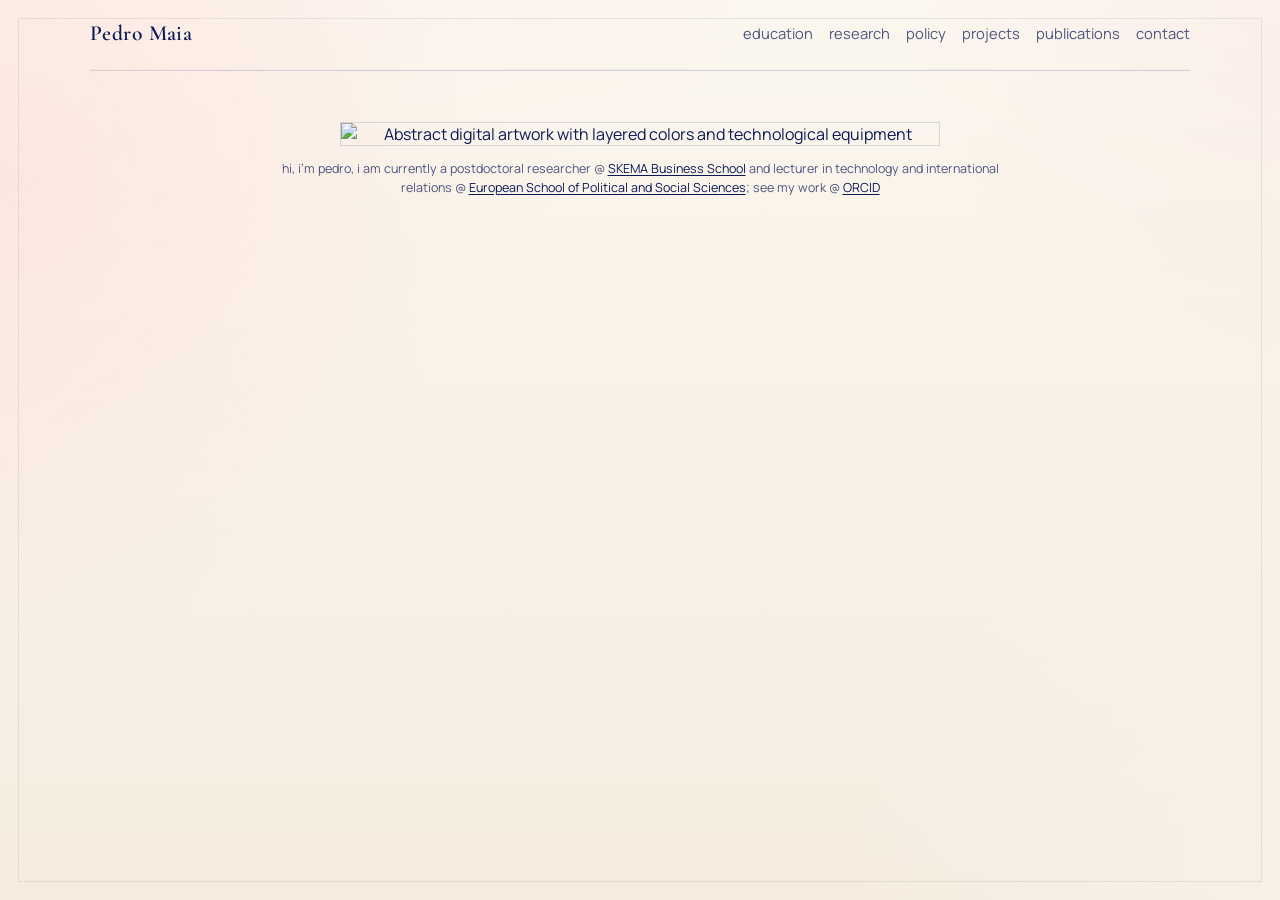
==== index.html @ f04d2f3f "Fix homepage image layout and caption position" ====
<!DOCTYPE html>
<html lang="en">
  <head>
    <meta charset="UTF-8" />
    <meta name="viewport" content="width=device-width, initial-scale=1.0" />
    <title>Pedro Maia | Researcher in Technology, Governance, and International Relations</title>
    <meta
      name="description"
      content="Pedro Maia is a researcher working on emerging technologies, governance, science diplomacy, political science, and international relations."
    />
    <meta
      name="keywords"
      content="Pedro Maia, emerging technologies, governance, science diplomacy, international relations, political science, AI governance, technology policy"
    />
    <meta
      name="google-site-verification"
      content="CUg67tlsT-c6dRMYlg2k17UfppJIGBoAP23Ik1HGSt8"
    />
    <meta name="author" content="Pedro Maia" />
    <meta name="robots" content="index, follow" />
    <link rel="canonical" href="https://pedrodsmaia.github.io/" />
    <meta property="og:type" content="website" />
    <meta property="og:title" content="Pedro Maia | Researcher in Technology, Governance, and International Relations" />
    <meta
      property="og:description"
      content="Pedro Maia is a researcher working on emerging technologies, governance, science diplomacy, political science, and international relations."
    />
    <meta property="og:url" content="https://pedrodsmaia.github.io/" />
    <meta property="og:image" content="https://pedrodsmaia.github.io/photo.jpeg" />
    <meta name="twitter:card" content="summary_large_image" />
    <meta name="twitter:title" content="Pedro Maia | Researcher in Technology, Governance, and International Relations" />
    <meta
      name="twitter:description"
      content="Pedro Maia is a researcher working on emerging technologies, governance, science diplomacy, political science, and international relations."
    />
    <meta name="twitter:image" content="https://pedrodsmaia.github.io/photo.jpeg" />
    <link rel="preconnect" href="https://fonts.googleapis.com" />
    <link rel="preconnect" href="https://fonts.gstatic.com" crossorigin />
    <link
      href="https://fonts.googleapis.com/css2?family=Cormorant+Garamond:wght@400;500;600;700&family=Manrope:wght@400;500;600;700&display=swap"
      rel="stylesheet"
    />
    <link rel="stylesheet" href="styles.css" />
    <script type="application/ld+json">
      {
        "@context": "https://schema.org",
        "@type": "Person",
        "name": "Pedro Maia",
        "url": "https://pedrodsmaia.github.io/",
        "image": "https://pedrodsmaia.github.io/photo.jpeg",
        "jobTitle": "Postdoctoral Researcher",
        "worksFor": [
          {
            "@type": "Organization",
            "name": "SKEMA Business School"
          },
          {
            "@type": "Organization",
            "name": "European School of Political and Social Sciences"
          }
        ],
        "sameAs": [
          "https://github.com/pedrodsmaia",
          "https://www.linkedin.com/in/pdsmaia/",
          "https://orcid.org/0000-0001-6933-3274"
        ],
        "email": [
          "mailto:pedro.dossantosmaia@skema.edu",
          "mailto:pedrodsmaia@gmail.com"
        ],
        "knowsAbout": [
          "Emerging technologies",
          "Governance",
          "Science diplomacy",
          "International relations",
          "Political science",
          "AI governance"
        ]
      }
    </script>
  </head>
  <body>
    <div class="site-frame">
      <header class="site-header">
        <a class="site-name" href="index.html">Pedro Maia</a>
        <nav class="site-nav" aria-label="Main navigation">
          <a href="education.html">education</a>
          <a href="research.html">research</a>
          <a href="policy.html">policy</a>
          <a href="projects.html">projects</a>
          <a href="publications.html">publications</a>
          <a href="contact.html">contact</a>
        </nav>
      </header>

      <main id="top">
        <section class="hero">
          <div class="hero-copy">
            <img
              class="home-image"
              src="website2-rotated.png"
              alt="Abstract digital artwork with layered colors and technological equipment"
            />
            <div class="home-intro">
              <p>
                hi, i’m pedro, i am currently a postdoctoral researcher @
                <a href="https://www.skema.edu/">SKEMA Business School</a>
                and lecturer in technology and international relations @
                <a href="https://www.espol-lille.eu/">European School of Political and Social Sciences</a>;
                see my work @
                <a href="https://orcid.org/0000-0001-6933-3274">ORCID</a>
              </p>
            </div>
          </div>
        </section>
      </main>
    </div>

    <script src="script.js"></script>
  </body>
</html>
---- styles.css ----
:root {
  --paper: #fbf6ee;
  --paper-deep: #f5ecdf;
  --surface: rgba(255, 255, 255, 0.58);
  --surface-strong: rgba(248, 243, 234, 0.96);
  --text: #0b1957;
  --muted: rgba(11, 25, 87, 0.72);
  --line: rgba(11, 25, 87, 0.14);
  --accent: #fa9ebc;
  --accent-soft: rgba(250, 158, 188, 0.16);
  --accent-faint: rgba(250, 158, 188, 0.08);
  --max-width: 1100px;
  --shadow: 0 20px 48px rgba(24, 28, 52, 0.08);
}

* {
  box-sizing: border-box;
}

html {
  scroll-behavior: smooth;
}

body {
  margin: 0;
  min-height: 100vh;
  color: var(--text);
  font-family: "Manrope", sans-serif;
  background:
    linear-gradient(140deg, rgba(250, 158, 188, 0.05), transparent 35%),
    radial-gradient(circle at top right, rgba(250, 158, 188, 0.07), transparent 24%),
    radial-gradient(circle at left 20%, rgba(255, 219, 209, 0.4), transparent 32%),
    radial-gradient(circle at bottom right, rgba(248, 243, 234, 0.55), transparent 28%),
    linear-gradient(180deg, var(--paper) 0%, var(--paper-deep) 100%);
}

body::before {
  content: "";
  position: fixed;
  inset: 18px;
  border: 1px solid rgba(11, 25, 87, 0.08);
  pointer-events: none;
}

a {
  color: inherit;
}

.site-frame {
  width: min(calc(100% - 2rem), var(--max-width));
  margin: 0 auto;
  padding: 1.25rem 0 4rem;
}

.site-header {
  display: flex;
  justify-content: space-between;
  align-items: center;
  gap: 1rem;
  padding-bottom: 1.5rem;
  border-bottom: 1px solid var(--line);
  box-shadow: inset 0 -1px 0 rgba(11, 25, 87, 0.03);
}

.site-name,
.site-nav a {
  text-decoration: none;
}

.site-name,
h1,
h2,
h3 {
  font-family: "Cormorant Garamond", serif;
}

.site-name {
  font-size: 1.35rem;
  font-weight: 600;
  letter-spacing: 0.02em;
  color: var(--text);
}

.site-nav {
  display: flex;
  flex-wrap: wrap;
  gap: 1rem;
}

.site-nav a {
  color: var(--muted);
  font-size: 0.92rem;
  transition: color 160ms ease;
}

.site-nav a:hover,
.site-nav a:focus-visible {
  color: var(--accent);
}

.hero {
  display: flex;
  justify-content: center;
  padding: 3.2rem 0 3rem;
}

.hero-copy {
  max-width: 720px;
  width: 100%;
  margin: 0 auto;
  text-align: center;
}

.home-image {
  display: block;
  width: min(100%, 600px);
  height: auto;
  object-fit: contain;
  border: 1px solid var(--line);
  margin: 0 auto 0.8rem;
}

.section-kicker {
  margin: 0 0 0.9rem;
  color: var(--accent);
  letter-spacing: 0.12em;
  text-transform: uppercase;
  font-size: 0.78rem;
  font-weight: 700;
}

h1,
h2,
h3,
p {
  margin-top: 0;
}

h1 {
  margin-bottom: 1.35rem;
  font-size: clamp(2.1rem, 5vw, 3.5rem);
  line-height: 1;
  font-weight: 600;
}

h1 span {
  display: block;
  font-style: italic;
  color: var(--accent);
}

.lead,
.home-intro,
.intro-card p,
.area-item p,
.timeline-content p,
.hero-note p,
.contact-grid a,
.detail-list,
.link-list {
  color: var(--muted);
  line-height: 1.7;
  font-size: 1.02rem;
}

.home-intro p {
  margin-top: 0;
  margin-bottom: 0.35rem;
  font-size: 0.78rem;
  line-height: 1.55;
}

.home-intro a {
  color: var(--text);
  text-decoration-thickness: 1px;
  text-underline-offset: 0.16em;
}

.home-intro a:hover,
.home-intro a:focus-visible {
  color: var(--accent);
}

.timeline-item {
  background: var(--surface);
  border: 1px solid var(--line);
  box-shadow: var(--shadow);
}

.hero-note {
  align-self: end;
  padding: 0;
  justify-self: end;
}

.profile-figure {
  margin: 0;
}

.profile-image {
  display: block;
  width: min(100%, 220px);
  aspect-ratio: 4 / 5;
  object-fit: cover;
  object-position: center top;
  border-radius: 8px;
  border: 1px solid rgba(11, 25, 87, 0.12);
  box-shadow: 0 18px 40px rgba(24, 28, 52, 0.12);
  background: var(--surface-strong);
}

.note-label {
  margin-bottom: 0.75rem;
  font-size: 0.82rem;
  letter-spacing: 0.1em;
  text-transform: uppercase;
  color: var(--accent);
  font-weight: 700;
}

.intro-grid,
.contact-grid {
  display: grid;
  grid-template-columns: repeat(2, minmax(0, 1fr));
  gap: 1.25rem;
}

.intro-card {
  padding: 1.75rem;
}

.intro-card h2,
.section-heading h2 {
  font-size: clamp(2rem, 5vw, 3.4rem);
  line-height: 0.98;
  font-weight: 600;
}

.areas-section,
.timeline-section,
.contact-section {
  padding-top: 4.5rem;
}

.page-section {
  padding-top: 3.2rem;
}

.section-heading {
  max-width: 740px;
  margin-bottom: 1.8rem;
}

.areas-list {
  border-top: 1px solid var(--line);
}

.area-item {
  display: grid;
  grid-template-columns: 90px 1fr;
  gap: 1.2rem;
  padding: 1.3rem 0;
  border-bottom: 1px solid var(--line);
}

.area-number {
  color: var(--accent);
  font-size: 0.9rem;
  letter-spacing: 0.08em;
}

.area-item h3,
.timeline-content h3 {
  margin-bottom: 0.5rem;
  font-size: 1.8rem;
  font-weight: 600;
}

.detail-list,
.link-list {
  margin: 0.9rem 0 0;
  padding-left: 1.1rem;
}

.detail-list li,
.link-list li {
  margin-bottom: 0.5rem;
}

.link-list a {
  text-decoration-thickness: 1px;
  text-underline-offset: 0.16em;
  color: var(--text);
}

.link-list a:hover,
.link-list a:focus-visible {
  color: var(--accent);
}

.timeline {
  position: relative;
  display: grid;
  gap: 1rem;
}

.timeline::before {
  content: "";
  position: absolute;
  top: 0;
  bottom: 0;
  left: 104px;
  width: 1px;
  background: var(--line);
}

.timeline-item {
  position: relative;
  display: grid;
  grid-template-columns: 80px 1fr;
  gap: 2rem;
  padding: 1.4rem 1.4rem 1.4rem 0;
  background: transparent;
  border: 0;
  box-shadow: none;
}

.timeline-item::before {
  content: "";
  position: absolute;
  left: 97px;
  top: 1.7rem;
  width: 14px;
  height: 14px;
  border-radius: 50%;
  background: var(--surface-strong);
  border: 2px solid var(--accent);
}

.timeline-date {
  padding-top: 0.3rem;
  color: var(--accent);
  font-size: 0.82rem;
  text-transform: uppercase;
  letter-spacing: 0.08em;
}

.timeline-content {
  padding-left: 2rem;
}

.contact-grid a {
  padding: 1.1rem 0;
  border-top: 1px solid var(--line);
  text-decoration: none;
  transition: color 160ms ease, border-color 160ms ease;
}

.contact-grid a:hover,
.contact-grid a:focus-visible {
  color: var(--accent);
  border-color: rgba(250, 158, 188, 0.34);
}

.contact-link {
  display: flex;
  align-items: center;
  gap: 0.8rem;
}

.contact-icon {
  display: inline-flex;
  align-items: center;
  justify-content: center;
  width: 0.92rem;
  height: 0.92rem;
  flex: 0 0 0.92rem;
  color: rgba(11, 25, 87, 0.34);
  transition: color 160ms ease, opacity 160ms ease;
  opacity: 0.72;
}

.contact-icon svg {
  width: 100%;
  height: 100%;
  fill: currentColor;
}

.contact-link:hover .contact-icon,
.contact-link:focus-visible .contact-icon {
  color: rgba(250, 158, 188, 0.68);
  opacity: 0.9;
}

.reveal {
  opacity: 0;
  transform: translateY(20px);
  transition: opacity 650ms ease, transform 650ms ease;
}

.reveal.is-visible {
  opacity: 1;
  transform: translateY(0);
}

@media (max-width: 900px) {
  .hero,
  .intro-grid,
  .contact-grid {
    grid-template-columns: 1fr;
  }

  .profile-image {
    width: min(100%, 170px);
  }

  .timeline::before {
    left: 22px;
  }

  .timeline-item {
    grid-template-columns: 1fr;
    padding-left: 0;
  }

  .timeline-item::before {
    left: 15px;
  }

  .timeline-content {
    padding-left: 2.8rem;
  }
}

@media (max-width: 640px) {
  body::before {
    inset: 10px;
  }

  .site-frame {
    width: min(calc(100% - 1.1rem), var(--max-width));
  }

  .site-header {
    flex-direction: column;
    align-items: flex-start;
  }

  .site-nav {
    gap: 0.8rem;
  }

  .hero {
    padding-top: 3rem;
  }

  .area-item {
    grid-template-columns: 1fr;
    gap: 0.4rem;
  }
}
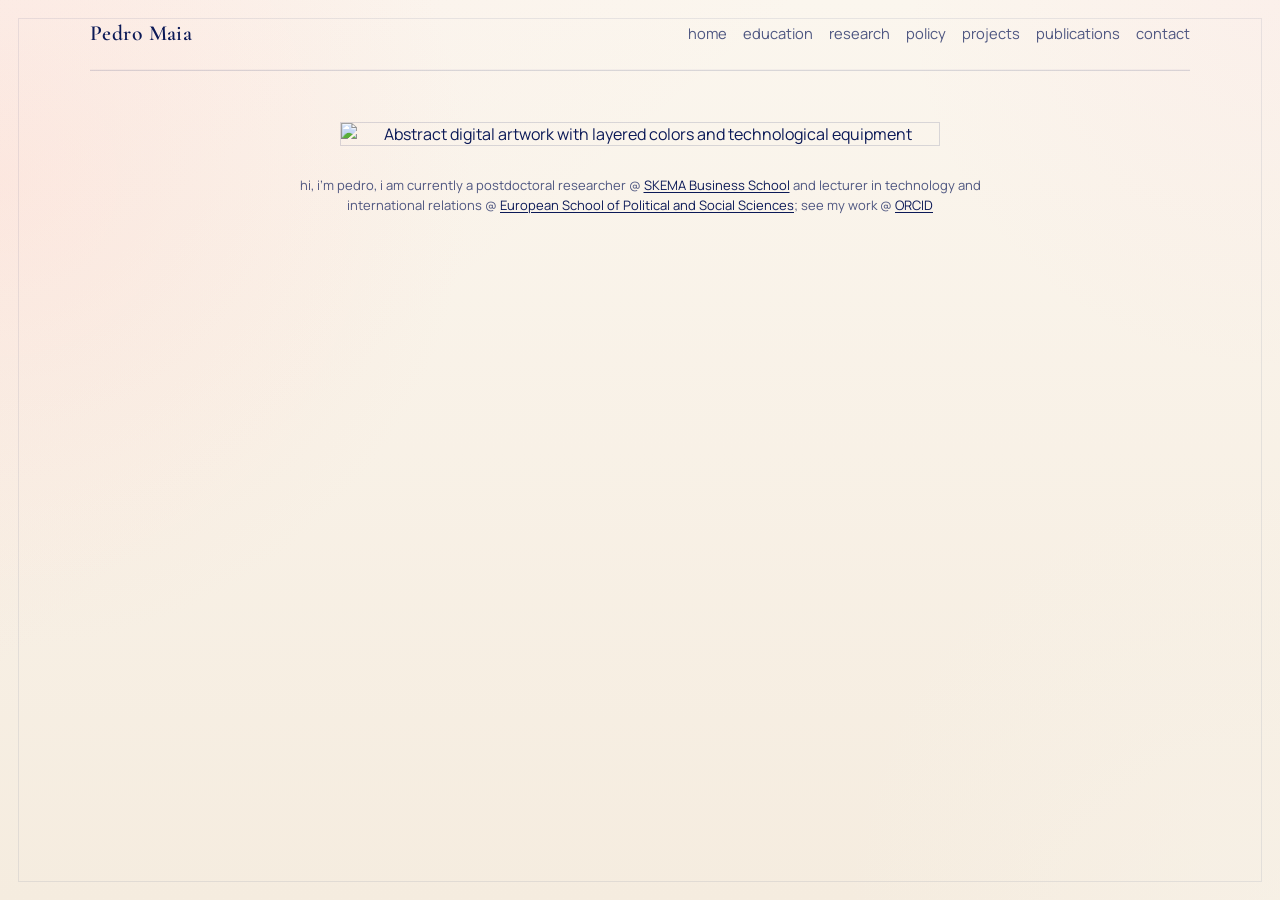
==== commit 35f540c7: "Add home tab and increase homepage caption text" ====
--- a/index.html
+++ b/index.html
@@ -84,6 +84,7 @@
       <header class="site-header">
         <a class="site-name" href="index.html">Pedro Maia</a>
         <nav class="site-nav" aria-label="Main navigation">
+          <a href="index.html">home</a>
           <a href="education.html">education</a>
           <a href="research.html">research</a>
           <a href="policy.html">policy</a>
--- a/styles.css
+++ b/styles.css
@@ -117,7 +117,7 @@
   height: auto;
   object-fit: contain;
   border: 1px solid var(--line);
-  margin: 0 auto 0.8rem;
+  margin: 0 auto 1.8rem;
 }
 
 .section-kicker {
@@ -166,7 +166,7 @@
 .home-intro p {
   margin-top: 0;
   margin-bottom: 0.35rem;
-  font-size: 0.78rem;
+  font-size: 0.8125rem;
   line-height: 1.55;
 }
 
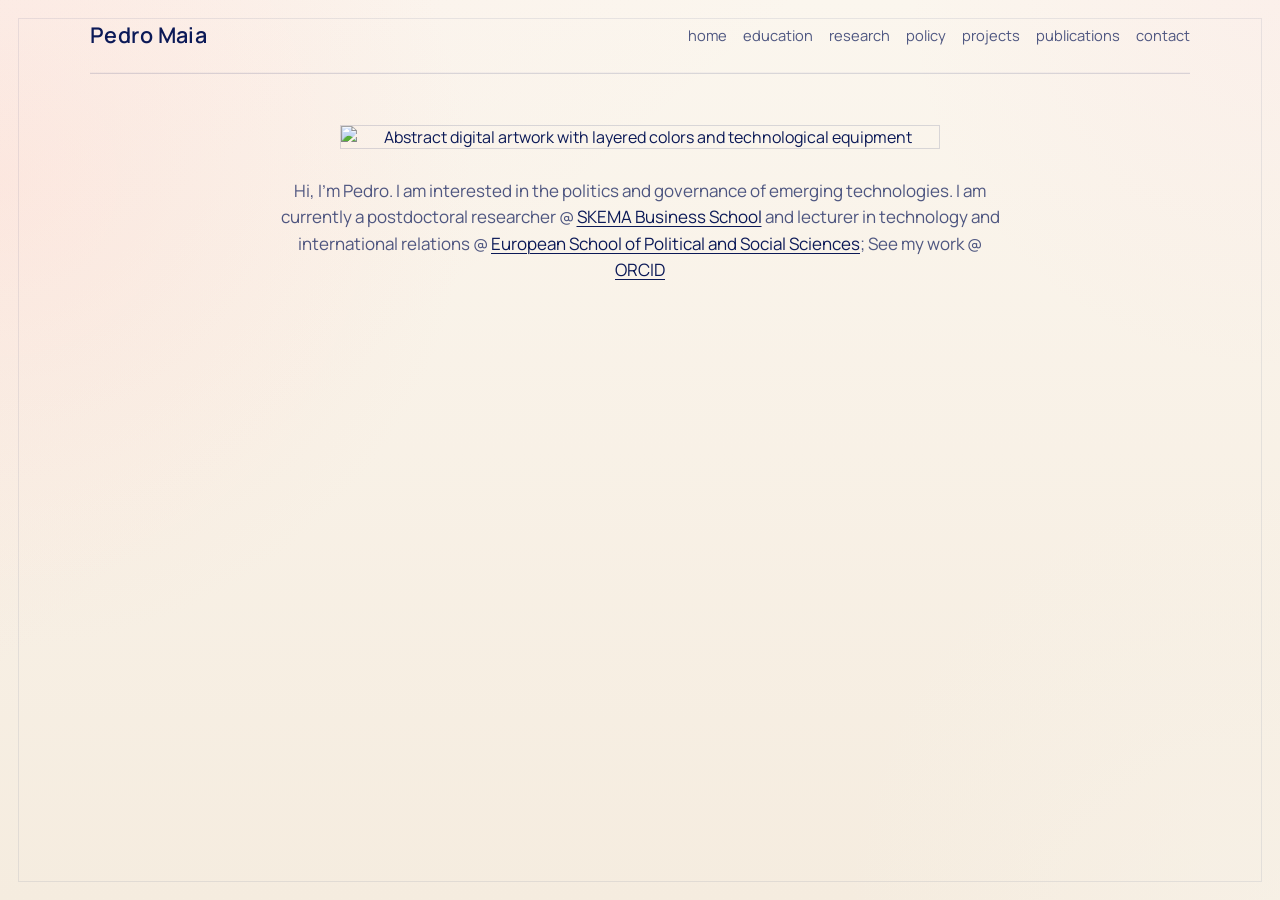
==== commit cb556628: "Update homepage intro caption" ====
--- a/index.html
+++ b/index.html
@@ -104,11 +104,13 @@
             />
             <div class="home-intro">
               <p>
-                hi, i’m pedro, i am currently a postdoctoral researcher @
+                Hi, I’m Pedro. I am interested in the politics and governance
+                of emerging technologies. I am currently a postdoctoral
+                researcher @
                 <a href="https://www.skema.edu/">SKEMA Business School</a>
                 and lecturer in technology and international relations @
                 <a href="https://www.espol-lille.eu/">European School of Political and Social Sciences</a>;
-                see my work @
+                See my work @
                 <a href="https://orcid.org/0000-0001-6933-3274">ORCID</a>
               </p>
             </div>
--- a/styles.css
+++ b/styles.css
@@ -67,7 +67,10 @@
   text-decoration: none;
 }
 
-.site-name,
+.site-name {
+  font-family: "Manrope", sans-serif;
+}
+
 h1,
 h2,
 h3 {
@@ -166,7 +169,7 @@
 .home-intro p {
   margin-top: 0;
   margin-bottom: 0.35rem;
-  font-size: 0.8125rem;
+  font-size: 1.0625rem;
   line-height: 1.55;
 }
 
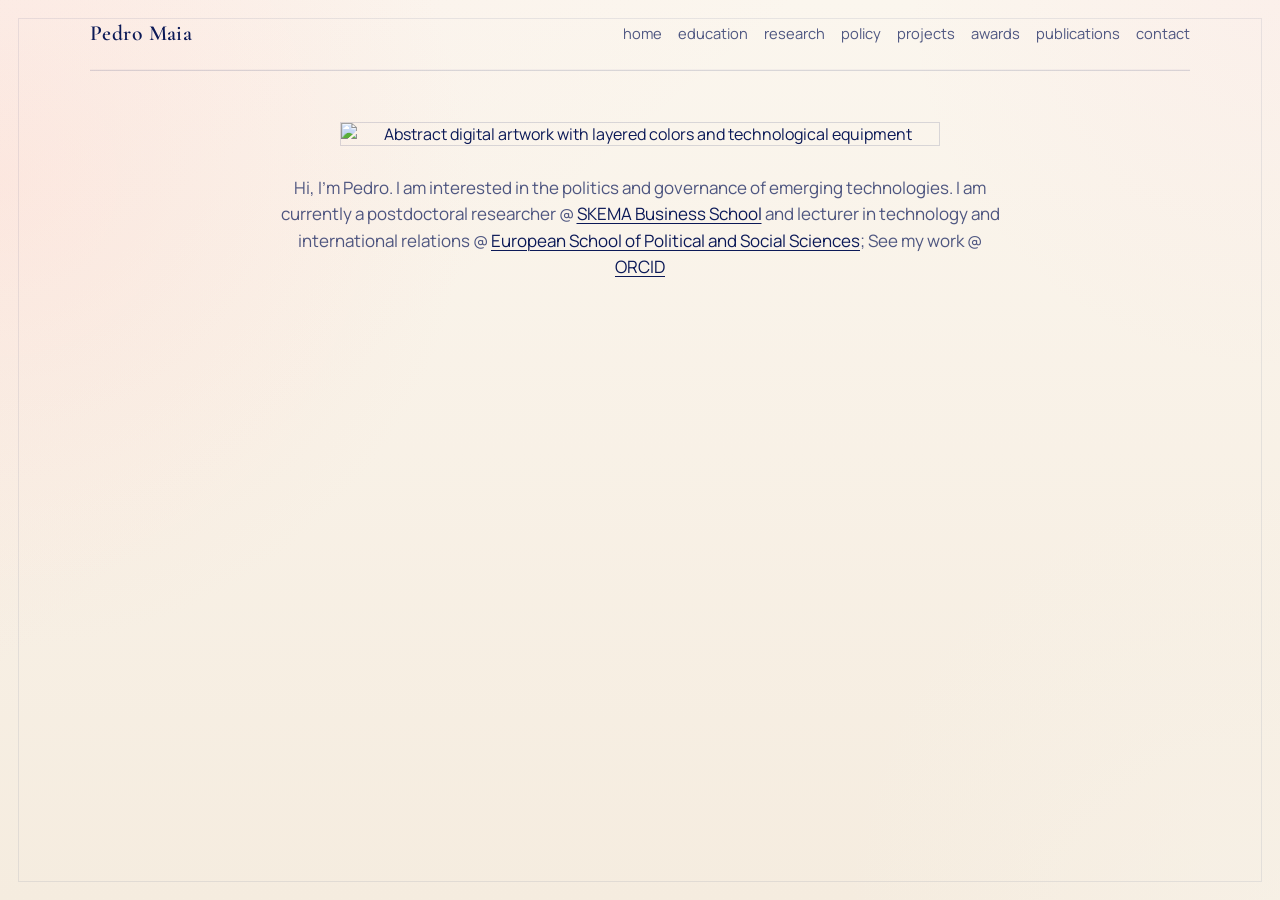
==== commit 06881f10: "Add awards section" ====
--- a/index.html
+++ b/index.html
@@ -89,6 +89,7 @@
           <a href="research.html">research</a>
           <a href="policy.html">policy</a>
           <a href="projects.html">projects</a>
+          <a href="awards.html">awards</a>
           <a href="publications.html">publications</a>
           <a href="contact.html">contact</a>
         </nav>
--- a/styles.css
+++ b/styles.css
@@ -67,10 +67,7 @@
   text-decoration: none;
 }
 
-.site-name {
-  font-family: "Manrope", sans-serif;
-}
-
+.site-name,
 h1,
 h2,
 h3 {
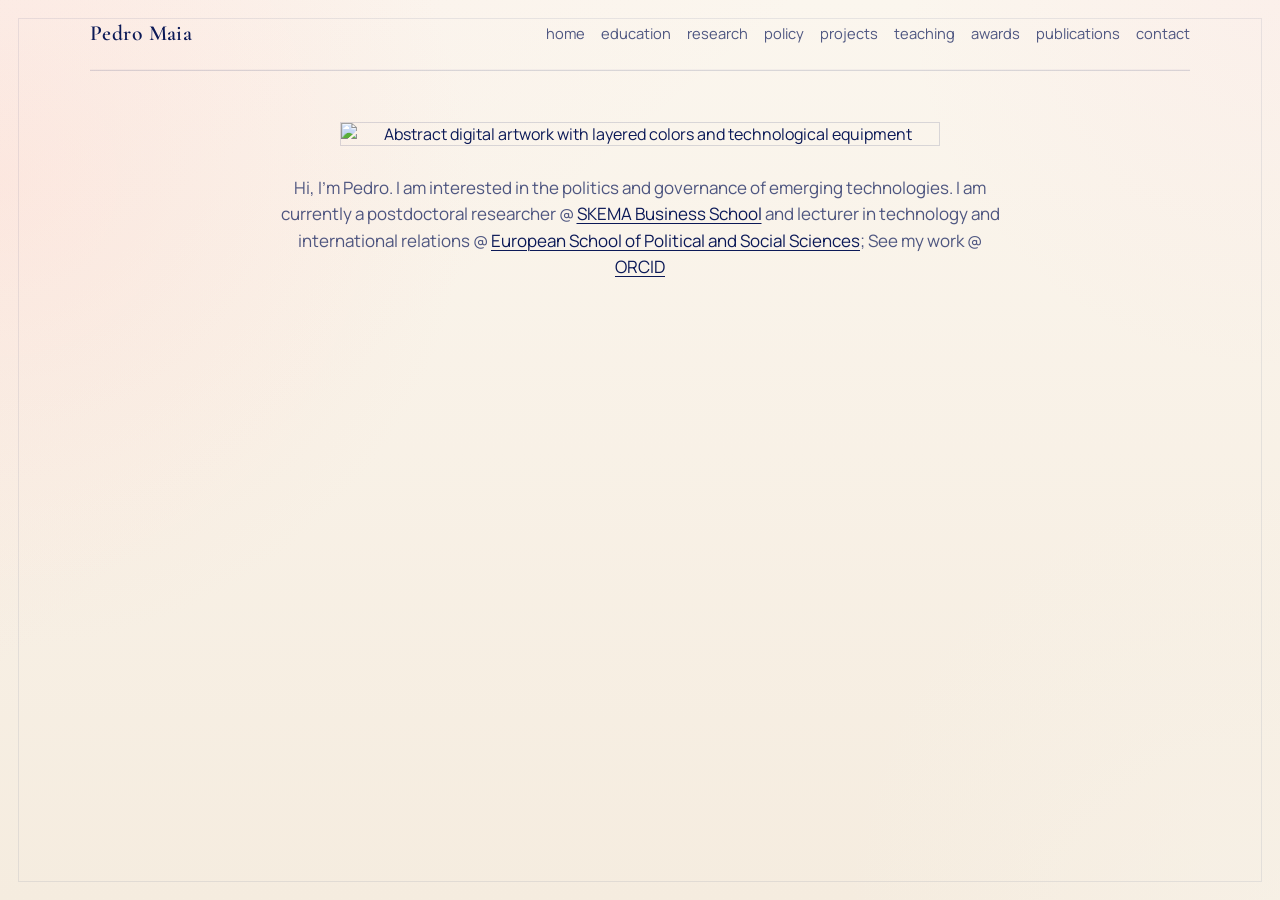
==== commit 6427bc7f: "Add teaching section" ====
--- a/index.html
+++ b/index.html
@@ -89,6 +89,7 @@
           <a href="research.html">research</a>
           <a href="policy.html">policy</a>
           <a href="projects.html">projects</a>
+          <a href="teaching.html">teaching</a>
           <a href="awards.html">awards</a>
           <a href="publications.html">publications</a>
           <a href="contact.html">contact</a>
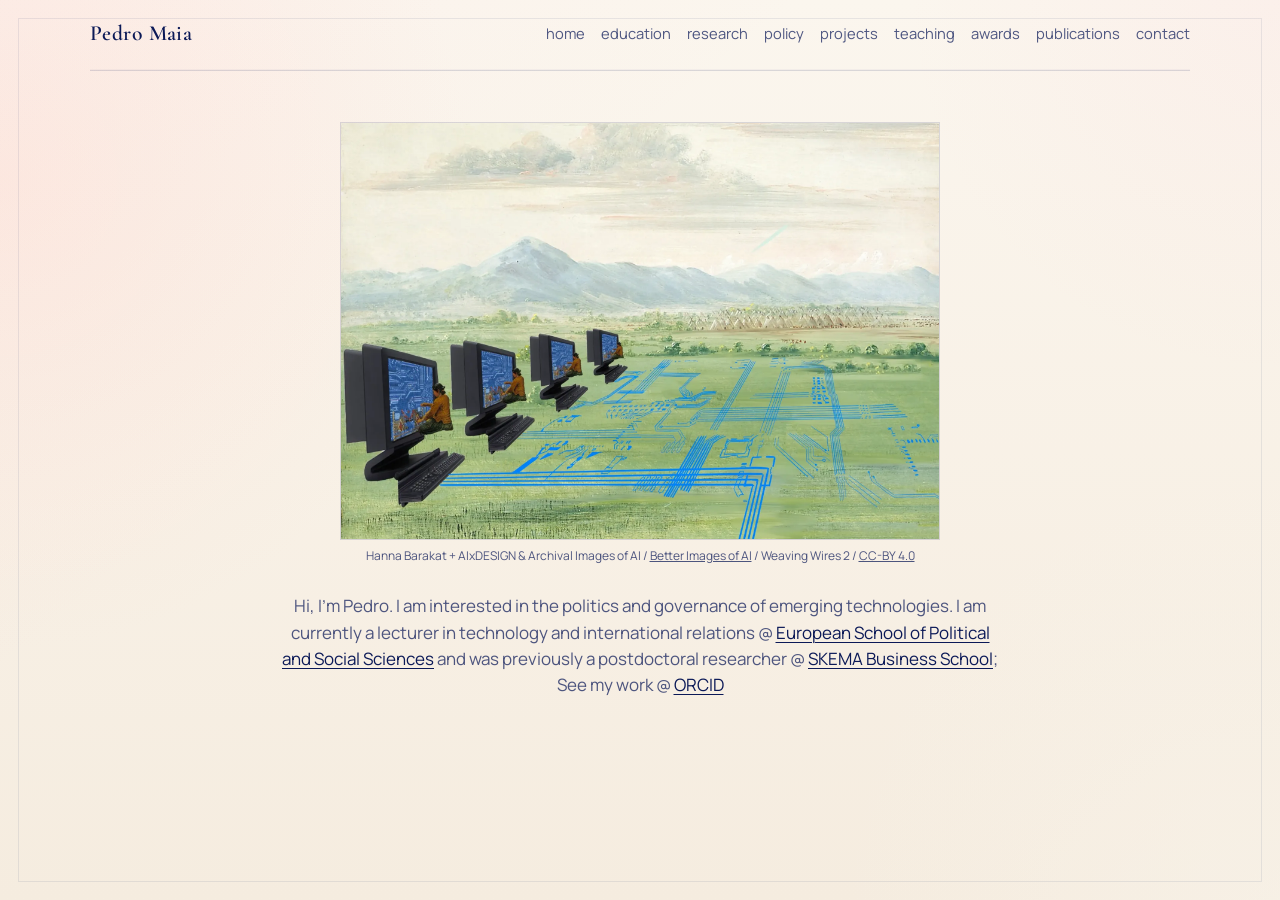
==== commit 495dfa0f: "Update site: ESPOL role, new GSQ paper, teaching, Echo Audit, homepage image - Move SKEMA postdoc to" ====
--- a/index.html
+++ b/index.html
@@ -48,12 +48,8 @@
         "name": "Pedro Maia",
         "url": "https://pedrodsmaia.github.io/",
         "image": "https://pedrodsmaia.github.io/photo.jpeg",
-        "jobTitle": "Postdoctoral Researcher",
+        "jobTitle": "Lecturer in Technology and International Relations",
         "worksFor": [
-          {
-            "@type": "Organization",
-            "name": "SKEMA Business School"
-          },
           {
             "@type": "Organization",
             "name": "European School of Political and Social Sciences"
@@ -65,7 +61,6 @@
           "https://orcid.org/0000-0001-6933-3274"
         ],
         "email": [
-          "mailto:pedro.dossantosmaia@skema.edu",
           "mailto:pedrodsmaia@gmail.com"
         ],
         "knowsAbout": [
@@ -99,19 +94,27 @@
       <main id="top">
         <section class="hero">
           <div class="hero-copy">
-            <img
-              class="home-image"
-              src="website2-rotated.png"
-              alt="Abstract digital artwork with layered colors and technological equipment"
-            />
+            <figure class="home-figure">
+              <img
+                class="home-image"
+                src="weaving-wires-2.webp"
+                alt="Collage of a painted prairie landscape with mountains, where women weave at a row of computer monitors connected by blue circuit-board traces"
+              />
+              <figcaption class="image-credit">
+                Hanna Barakat + AIxDESIGN &amp; Archival Images of AI /
+                <a href="https://betterimagesofai.org">Better Images of AI</a> /
+                Weaving Wires 2 /
+                <a href="https://creativecommons.org/licenses/by/4.0/">CC-BY 4.0</a>
+              </figcaption>
+            </figure>
             <div class="home-intro">
               <p>
                 Hi, I’m Pedro. I am interested in the politics and governance
-                of emerging technologies. I am currently a postdoctoral
-                researcher @
-                <a href="https://www.skema.edu/">SKEMA Business School</a>
-                and lecturer in technology and international relations @
-                <a href="https://www.espol-lille.eu/">European School of Political and Social Sciences</a>;
+                of emerging technologies. I am currently a lecturer in
+                technology and international relations @
+                <a href="https://www.espol-lille.eu/">European School of Political and Social Sciences</a>
+                and was previously a postdoctoral researcher @
+                <a href="https://www.skema.edu/">SKEMA Business School</a>;
                 See my work @
                 <a href="https://orcid.org/0000-0001-6933-3274">ORCID</a>
               </p>
--- a/styles.css
+++ b/styles.css
@@ -117,7 +117,27 @@
   height: auto;
   object-fit: contain;
   border: 1px solid var(--line);
+  margin: 0 auto;
+}
+
+.home-figure {
+  width: min(100%, 600px);
   margin: 0 auto 1.8rem;
+}
+
+.home-figure .home-image {
+  width: 100%;
+}
+
+.image-credit {
+  margin-top: 0.5rem;
+  color: var(--muted);
+  font-size: 0.75rem;
+  line-height: 1.4;
+}
+
+.image-credit a {
+  color: inherit;
 }
 
 .section-kicker {
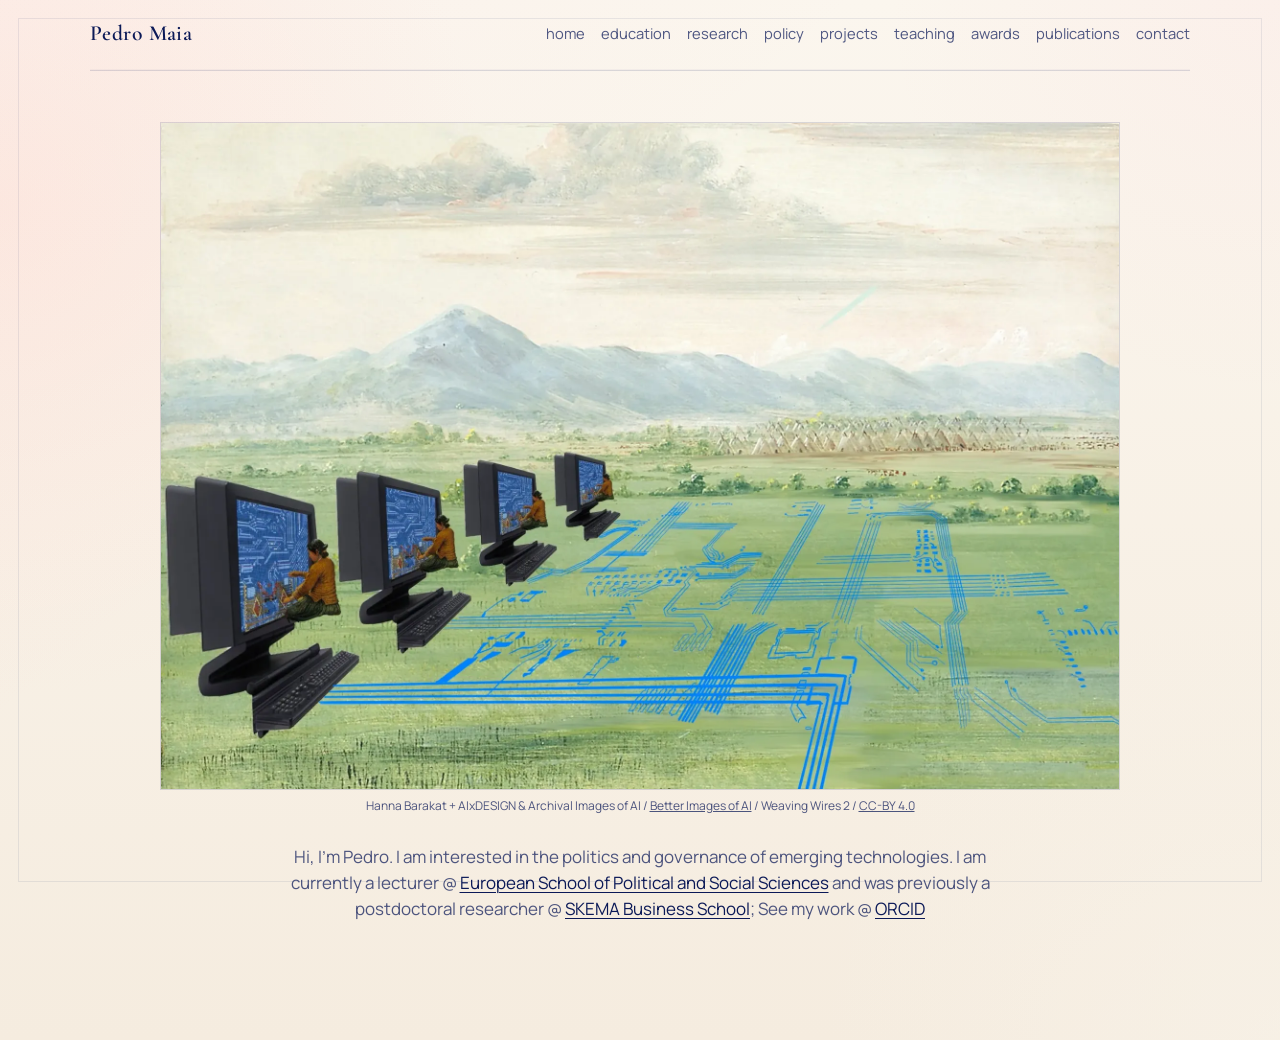
==== commit faef6476: "Describe ESPOL role simply as lecturer Co-Authored-By: Claude Opus 5.5 <noreply@anthropic.com>" ====
--- a/index.html
+++ b/index.html
@@ -48,7 +48,7 @@
         "name": "Pedro Maia",
         "url": "https://pedrodsmaia.github.io/",
         "image": "https://pedrodsmaia.github.io/photo.jpeg",
-        "jobTitle": "Lecturer in Technology and International Relations",
+        "jobTitle": "Lecturer",
         "worksFor": [
           {
             "@type": "Organization",
@@ -110,8 +110,7 @@
             <div class="home-intro">
               <p>
                 Hi, I’m Pedro. I am interested in the politics and governance
-                of emerging technologies. I am currently a lecturer in
-                technology and international relations @
+                of emerging technologies. I am currently a lecturer @
                 <a href="https://www.espol-lille.eu/">European School of Political and Social Sciences</a>
                 and was previously a postdoctoral researcher @
                 <a href="https://www.skema.edu/">SKEMA Business School</a>;
--- a/styles.css
+++ b/styles.css
@@ -105,7 +105,7 @@
 }
 
 .hero-copy {
-  max-width: 720px;
+  max-width: 960px;
   width: 100%;
   margin: 0 auto;
   text-align: center;
@@ -121,12 +121,17 @@
 }
 
 .home-figure {
-  width: min(100%, 600px);
+  width: 100%;
   margin: 0 auto 1.8rem;
 }
 
 .home-figure .home-image {
   width: 100%;
+}
+
+.home-intro {
+  max-width: 720px;
+  margin: 0 auto;
 }
 
 .image-credit {
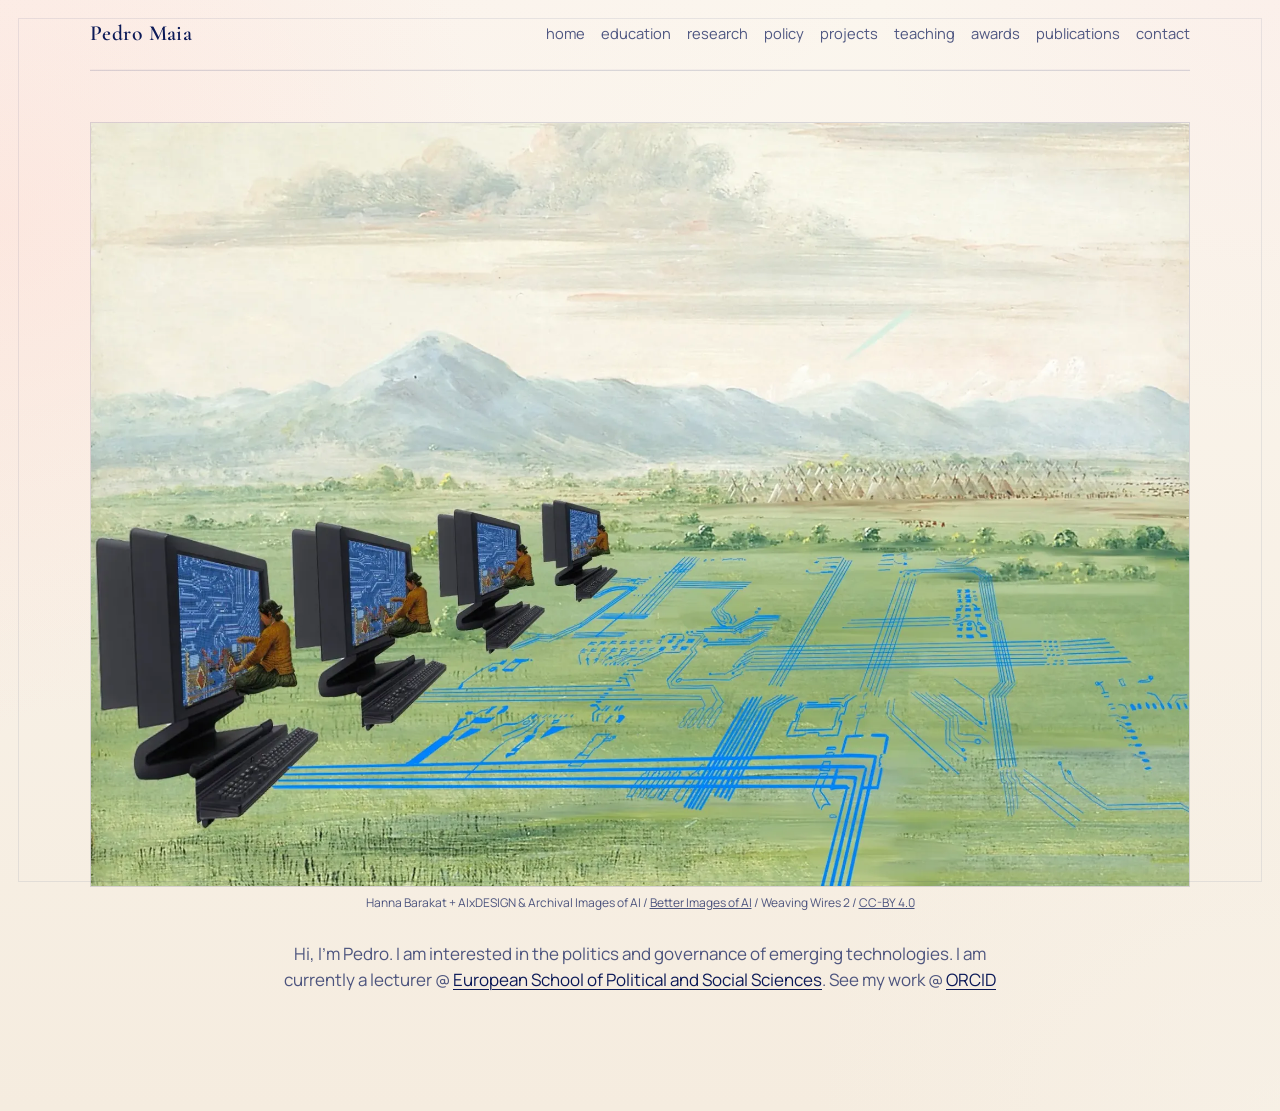
==== commit c1e3b52d: "Full-width homepage image; drop SKEMA from homepage intro Co-Authored-By: Claude Opus 5.5 <noreply@a" ====
--- a/index.html
+++ b/index.html
@@ -111,9 +111,7 @@
               <p>
                 Hi, I’m Pedro. I am interested in the politics and governance
                 of emerging technologies. I am currently a lecturer @
-                <a href="https://www.espol-lille.eu/">European School of Political and Social Sciences</a>
-                and was previously a postdoctoral researcher @
-                <a href="https://www.skema.edu/">SKEMA Business School</a>;
+                <a href="https://www.espol-lille.eu/">European School of Political and Social Sciences</a>.
                 See my work @
                 <a href="https://orcid.org/0000-0001-6933-3274">ORCID</a>
               </p>
--- a/styles.css
+++ b/styles.css
@@ -105,7 +105,7 @@
 }
 
 .hero-copy {
-  max-width: 960px;
+  max-width: none;
   width: 100%;
   margin: 0 auto;
   text-align: center;
